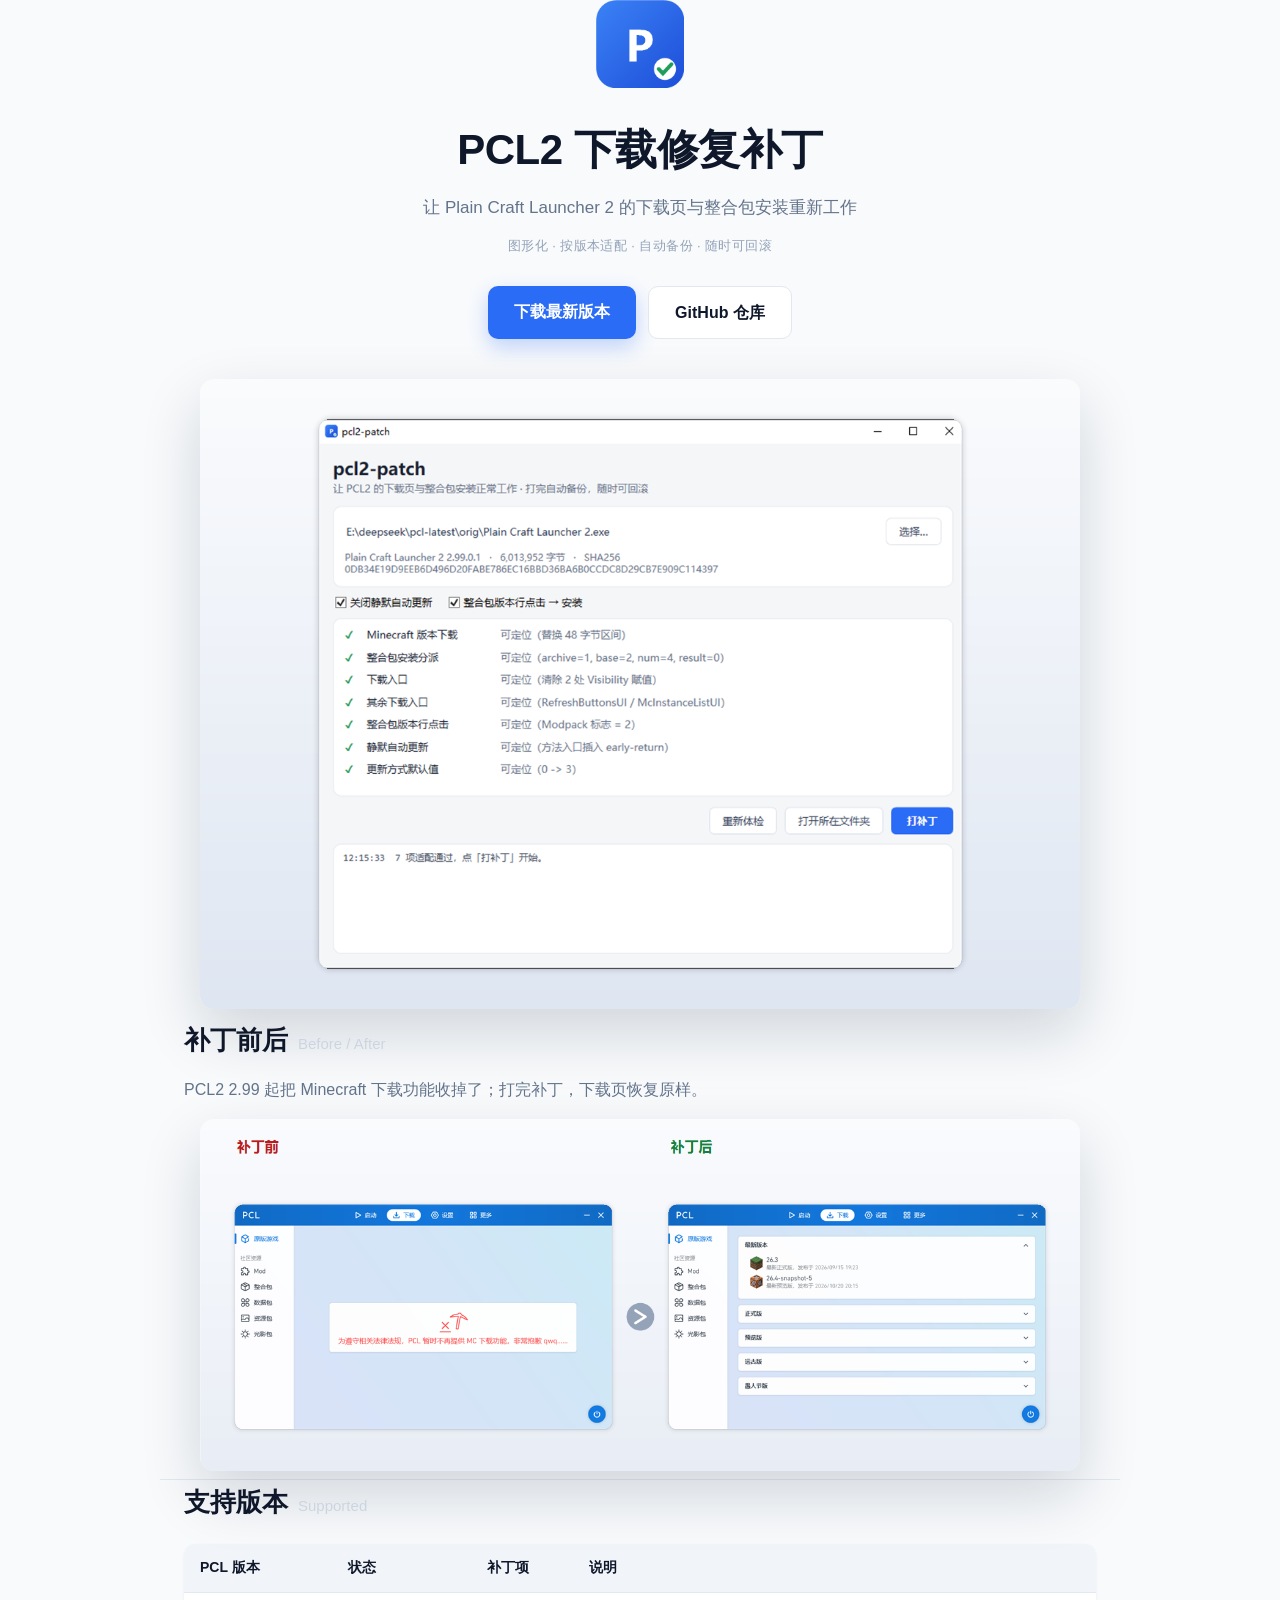
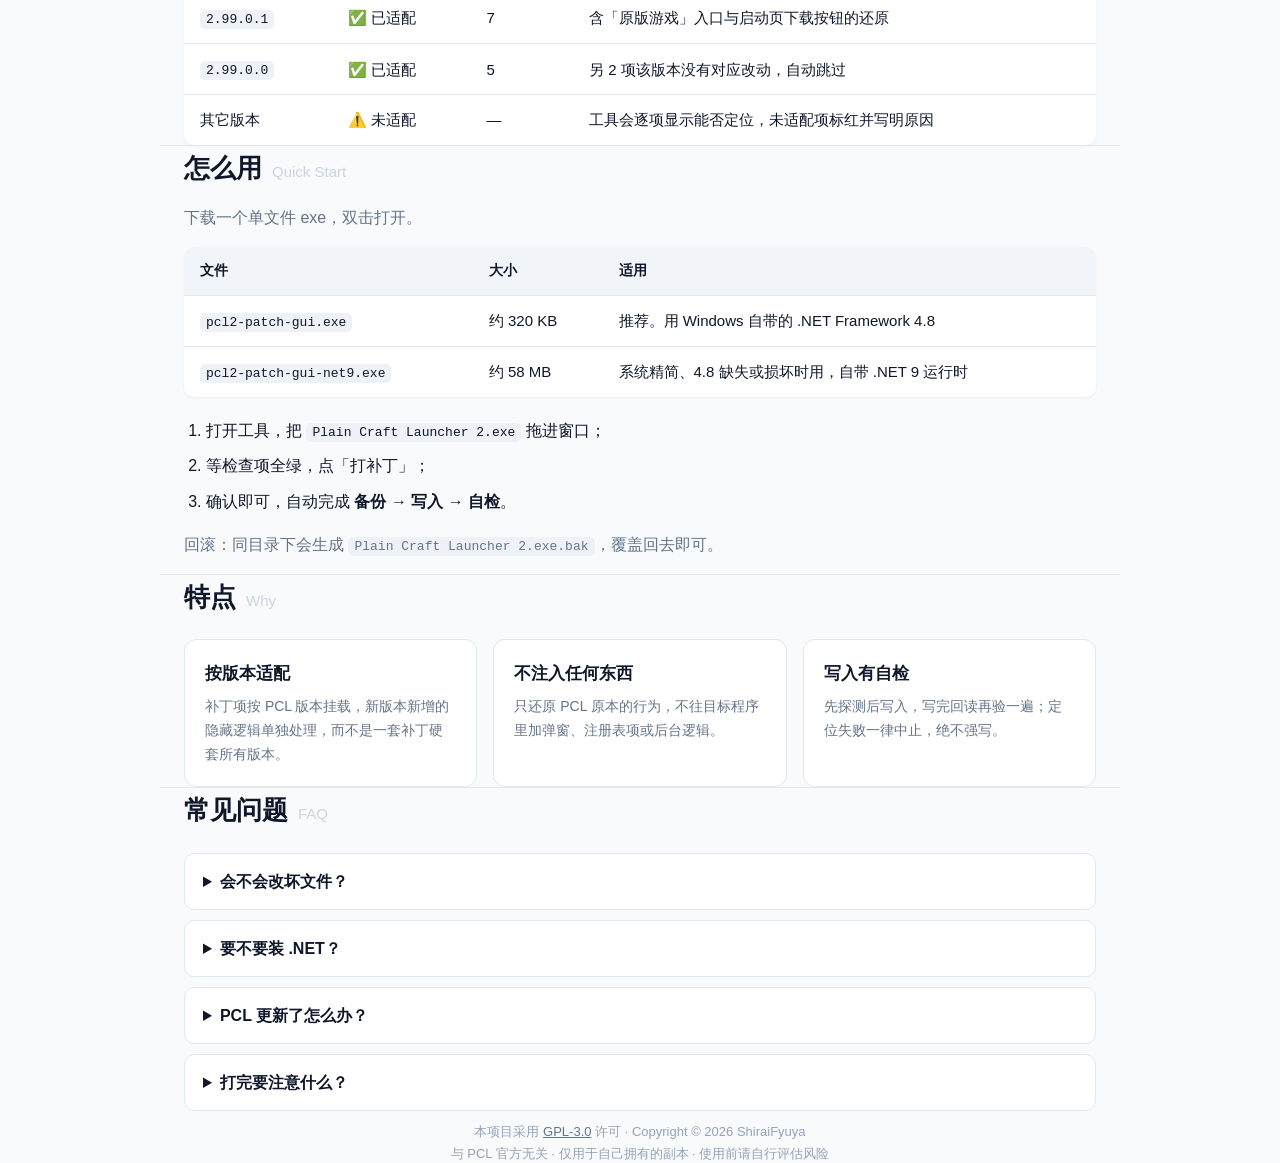
==== docs/index.html @ c79ab054 "docs: 增加 GitHub Pages 落地页（含描述、结构化数据、sitemap）" ====
<!DOCTYPE html>
<html lang="zh-CN">
<head>
<meta charset="utf-8" />
<meta name="viewport" content="width=device-width, initial-scale=1" />
<title>PCL2 下载修复补丁 · pcl2-patch</title>
<meta name="description" content="PCL2 2.99 的下载页用不了？pcl2-patch 一键恢复 Minecraft 原版下载与整合包安装，图形化操作，自动备份，支持回滚。已适配 PCL 2.99.0.0 / 2.99.0.1。" />
<meta name="keywords" content="PCL2, PCL2下载不了, PCL2下载限制, PCL2整合包安装, PCL2 2.99, 我的世界启动器, 补丁工具" />
<link rel="icon" href="logo.png" />
<meta property="og:type" content="website" />
<meta property="og:title" content="PCL2 下载修复补丁 · pcl2-patch" />
<meta property="og:description" content="一键恢复 PCL2 的 Minecraft 下载页与整合包安装，图形化、自动备份、支持回滚。" />
<meta property="og:image" content="hero.png" />
<script type="application/ld+json">
{
  "@context": "https://schema.org",
  "@type": "SoftwareApplication",
  "name": "pcl2-patch",
  "alternateName": "PCL2 下载修复补丁",
  "operatingSystem": "Windows 10, Windows 11",
  "applicationCategory": "UtilitiesApplication",
  "description": "为 Plain Craft Launcher 2 提供下载页与整合包安装的修复补丁，图形化操作，自动备份，支持回滚。",
  "offers": { "@type": "Offer", "price": "0", "priceCurrency": "CNY" },
  "license": "https://github.com/ShiraiFyuya/pcl2-patch/blob/main/LICENSE",
  "url": "https://shiraifyuya.github.io/pcl2-patch/",
  "downloadUrl": "https://github.com/ShiraiFyuya/pcl2-patch/releases/latest"
}
</script>
<style>
  :root {
    --blue: #2b6cf6;
    --blue-dark: #1d4ed8;
    --ink: #0f172a;
    --muted: #64748b;
    --line: #e2e8f0;
    --bg: #f8fafc;
  }
  * { box-sizing: border-box; }
  body {
    margin: 0;
    font-family: -apple-system, BlinkMacSystemFont, "Segoe UI", "Microsoft YaHei UI", "PingFang SC", sans-serif;
    color: var(--ink);
    background: var(--bg);
    line-height: 1.7;
    -webkit-font-smoothing: antialiased;
  }
  .wrap { max-width: 960px; margin: 0 auto; padding: 0 24px; }
  header { text-align: center; padding: 72px 0 40px; }
  header img.logo { width: 88px; height: 88px; }
  h1 { font-size: 42px; margin: 18px 0 8px; letter-spacing: -0.5px; }
  .sub { color: var(--muted); font-size: 17px; margin: 0 0 8px; }
  .tags { color: #94a3b8; font-size: 13px; letter-spacing: 0.4px; }
  .btns { margin-top: 28px; display: flex; gap: 12px; justify-content: center; flex-wrap: wrap; }
  .btn {
    display: inline-block; padding: 12px 26px; border-radius: 10px;
    font-weight: 600; text-decoration: none; transition: transform .15s ease, box-shadow .15s ease;
  }
  .btn:hover { transform: translateY(-1px); }
  .btn-primary { background: var(--blue); color: #fff; box-shadow: 0 8px 20px rgba(43,108,246,.28); }
  .btn-primary:hover { background: var(--blue-dark); }
  .btn-ghost { border: 1px solid var(--line); color: var(--ink); background: #fff; }
  .shot { margin: 40px 0 0; text-align: center; }
  .shot img { width: 100%; max-width: 880px; border-radius: 14px; box-shadow: 0 24px 60px rgba(15,23,42,.16); }
  section { padding: 56px 0; }
  section + section { border-top: 1px solid var(--line); }
  h2 { font-size: 26px; margin: 0 0 20px; }
  h2 .en { color: #cbd5e1; font-weight: 500; font-size: 15px; margin-left: 10px; }
  p.lead { color: var(--muted); margin-top: -6px; }
  table { width: 100%; border-collapse: collapse; font-size: 15px; background: #fff; border-radius: 10px; overflow: hidden; box-shadow: 0 1px 3px rgba(15,23,42,.06); }
  th, td { padding: 12px 16px; text-align: left; border-bottom: 1px solid var(--line); }
  th { background: #f1f5f9; font-weight: 600; font-size: 14px; }
  tr:last-child td { border-bottom: none; }
  code { background: #eef2f7; padding: 2px 6px; border-radius: 5px; font-size: 13px; }
  ol { padding-left: 22px; }
  ol li { margin: 8px 0; }
  .cards { display: grid; grid-template-columns: repeat(auto-fit, minmax(240px, 1fr)); gap: 16px; }
  .card { background: #fff; border: 1px solid var(--line); border-radius: 12px; padding: 20px; }
  .card h3 { margin: 0 0 6px; font-size: 17px; }
  .card p { margin: 0; color: var(--muted); font-size: 14px; }
  details { background: #fff; border: 1px solid var(--line); border-radius: 10px; padding: 14px 18px; margin-bottom: 10px; }
  summary { cursor: pointer; font-weight: 600; }
  details p { margin: 10px 0 0; color: var(--muted); }
  footer { text-align: center; color: #94a3b8; font-size: 13px; padding: 40px 0 60px; }
  footer a { color: var(--muted); }
  @media (max-width: 640px) {
    h1 { font-size: 32px; }
    header { padding-top: 48px; }
  }
</style>
</head>
<body>

<header class="wrap">
  <img class="logo" src="logo.png" alt="pcl2-patch" />
  <h1>PCL2 下载修复补丁</h1>
  <p class="sub">让 Plain Craft Launcher 2 的下载页与整合包安装重新工作</p>
  <p class="tags">图形化 · 按版本适配 · 自动备份 · 随时可回滚</p>
  <div class="btns">
    <a class="btn btn-primary" href="https://github.com/ShiraiFyuya/pcl2-patch/releases/latest">下载最新版本</a>
    <a class="btn btn-ghost" href="https://github.com/ShiraiFyuya/pcl2-patch">GitHub 仓库</a>
  </div>
  <div class="shot">
    <img src="hero.png" alt="pcl2-patch 界面：六项检查全部适配通过" />
  </div>
</header>

<section class="wrap">
  <h2>补丁前后<span class="en">Before / After</span></h2>
  <p class="lead">PCL2 2.99 起把 Minecraft 下载功能收掉了；打完补丁，下载页恢复原样。</p>
  <div class="shot" style="margin-top:0">
    <img src="before-after.png" alt="补丁前后对比：左侧显示「为遵守相关法律法规，PCL 暂时不再提供 MC 下载功能」，右侧恢复版本列表" />
  </div>
</section>

<section class="wrap">
  <h2>支持版本<span class="en">Supported</span></h2>
  <table>
    <thead><tr><th>PCL 版本</th><th>状态</th><th>补丁项</th><th>说明</th></tr></thead>
    <tbody>
      <tr><td><code>2.99.0.1</code></td><td>✅ 已适配</td><td>7</td><td>含「原版游戏」入口与启动页下载按钮的还原</td></tr>
      <tr><td><code>2.99.0.0</code></td><td>✅ 已适配</td><td>5</td><td>另 2 项该版本没有对应改动，自动跳过</td></tr>
      <tr><td>其它版本</td><td>⚠️ 未适配</td><td>—</td><td>工具会逐项显示能否定位，未适配项标红并写明原因</td></tr>
    </tbody>
  </table>
</section>

<section class="wrap">
  <h2>怎么用<span class="en">Quick Start</span></h2>
  <p class="lead">下载一个单文件 exe，双击打开。</p>
  <table style="margin-bottom:20px">
    <thead><tr><th>文件</th><th>大小</th><th>适用</th></tr></thead>
    <tbody>
      <tr><td><code>pcl2-patch-gui.exe</code></td><td>约 320 KB</td><td>推荐。用 Windows 自带的 .NET Framework 4.8</td></tr>
      <tr><td><code>pcl2-patch-gui-net9.exe</code></td><td>约 58 MB</td><td>系统精简、4.8 缺失或损坏时用，自带 .NET 9 运行时</td></tr>
    </tbody>
  </table>
  <ol>
    <li>打开工具，把 <code>Plain Craft Launcher 2.exe</code> 拖进窗口；</li>
    <li>等检查项全绿，点「打补丁」；</li>
    <li>确认即可，自动完成 <strong>备份 → 写入 → 自检</strong>。</li>
  </ol>
  <p class="lead" style="margin-top:16px">回滚：同目录下会生成 <code>Plain Craft Launcher 2.exe.bak</code>，覆盖回去即可。</p>
</section>

<section class="wrap">
  <h2>特点<span class="en">Why</span></h2>
  <div class="cards">
    <div class="card"><h3>按版本适配</h3><p>补丁项按 PCL 版本挂载，新版本新增的隐藏逻辑单独处理，而不是一套补丁硬套所有版本。</p></div>
    <div class="card"><h3>不注入任何东西</h3><p>只还原 PCL 原本的行为，不往目标程序里加弹窗、注册表项或后台逻辑。</p></div>
    <div class="card"><h3>写入有自检</h3><p>先探测后写入，写完回读再验一遍；定位失败一律中止，绝不强写。</p></div>
  </div>
</section>

<section class="wrap">
  <h2>常见问题<span class="en">FAQ</span></h2>
  <details><summary>会不会改坏文件？</summary><p>不会。工具在副本上操作，写入前后各探测一次，全部通过才落盘。</p></details>
  <details><summary>要不要装 .NET？</summary><p>默认的 <code>pcl2-patch-gui.exe</code> 不用，它跑在 Windows 自带的 .NET Framework 4.8 上（Win10 1809+ / Win11 预装）。</p></details>
  <details><summary>PCL 更新了怎么办？</summary><p>更新会覆盖文件，补丁随之失效。重跑一次本工具即可。</p></details>
  <details><summary>打完要注意什么？</summary><p>不要点 PCL 的「检查更新」，会覆盖成官方版；更新后重跑一次即可。</p></details>
</section>

<footer class="wrap">
  本项目采用 <a href="https://github.com/ShiraiFyuya/pcl2-patch/blob/main/LICENSE">GPL-3.0</a> 许可 · Copyright © 2026 ShiraiFyuya<br />
  与 PCL 官方无关 · 仅用于自己拥有的副本 · 使用前请自行评估风险
</footer>

</body>
</html>
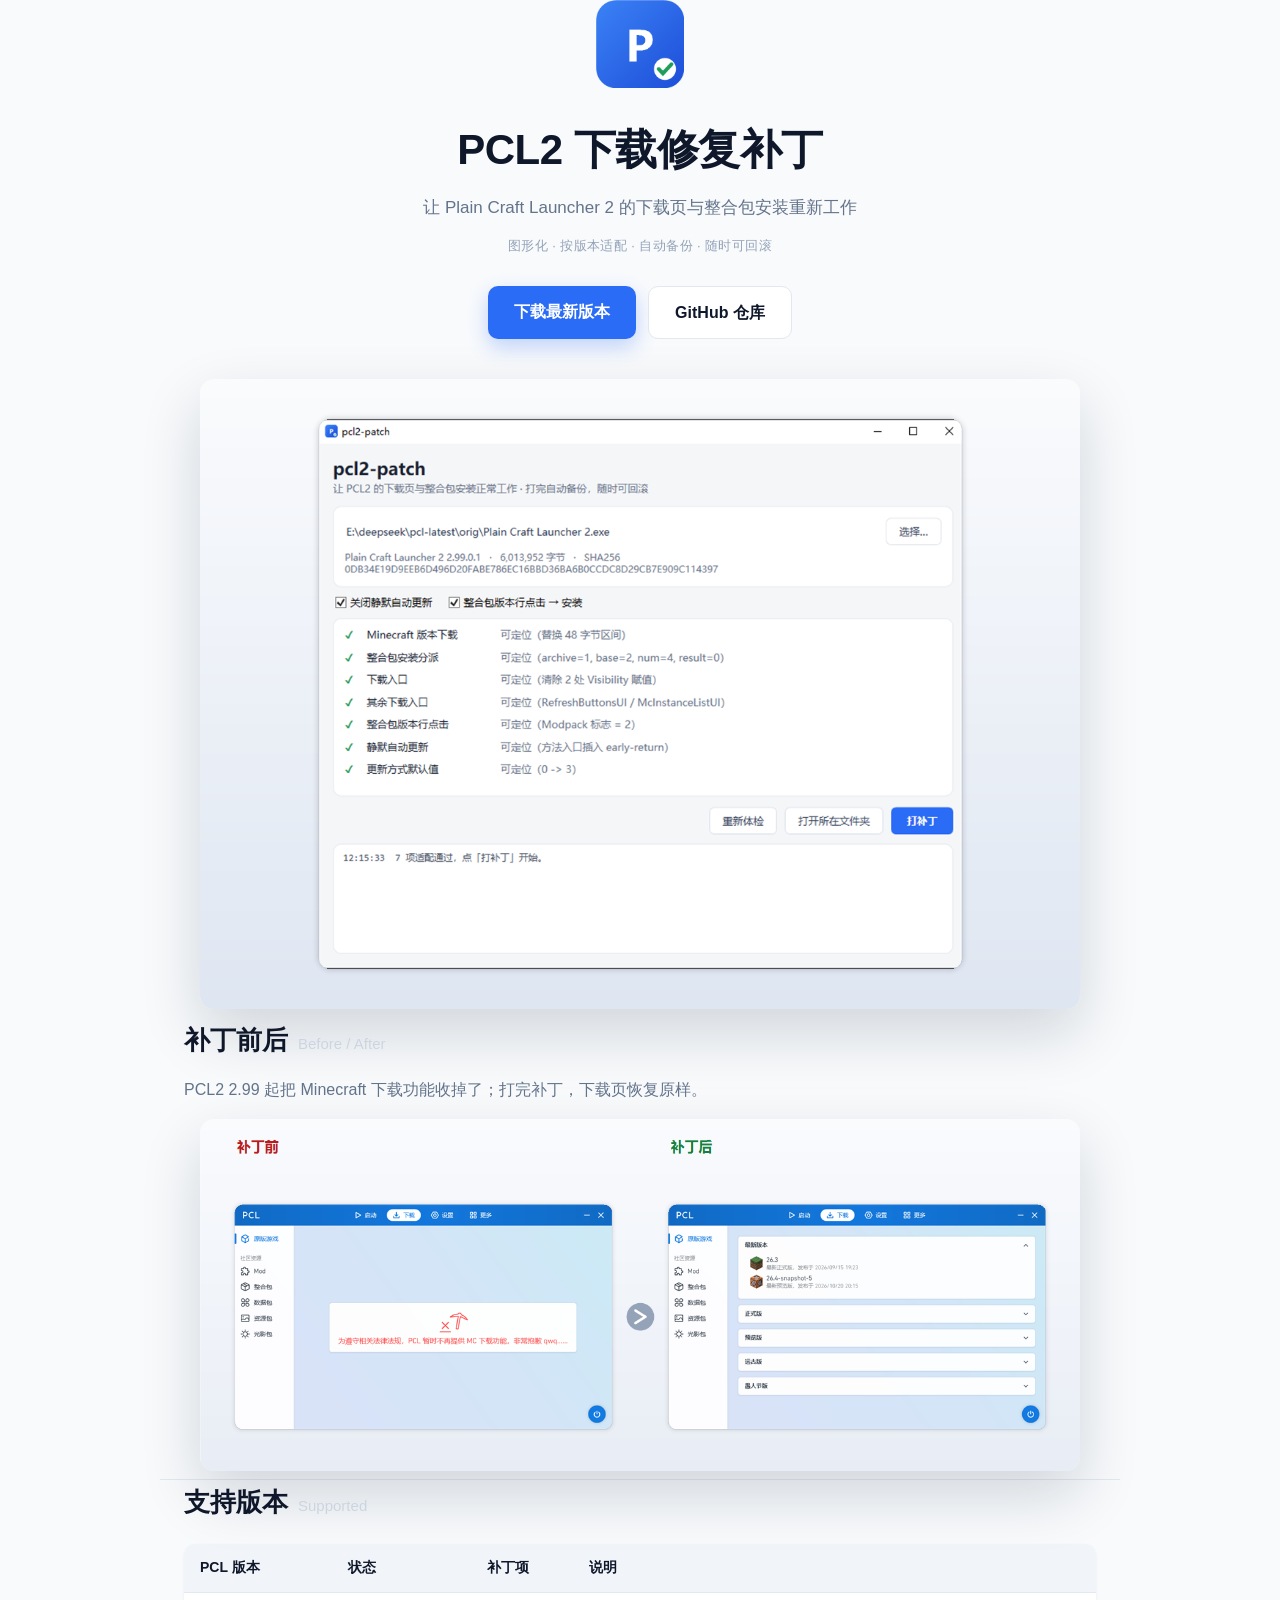
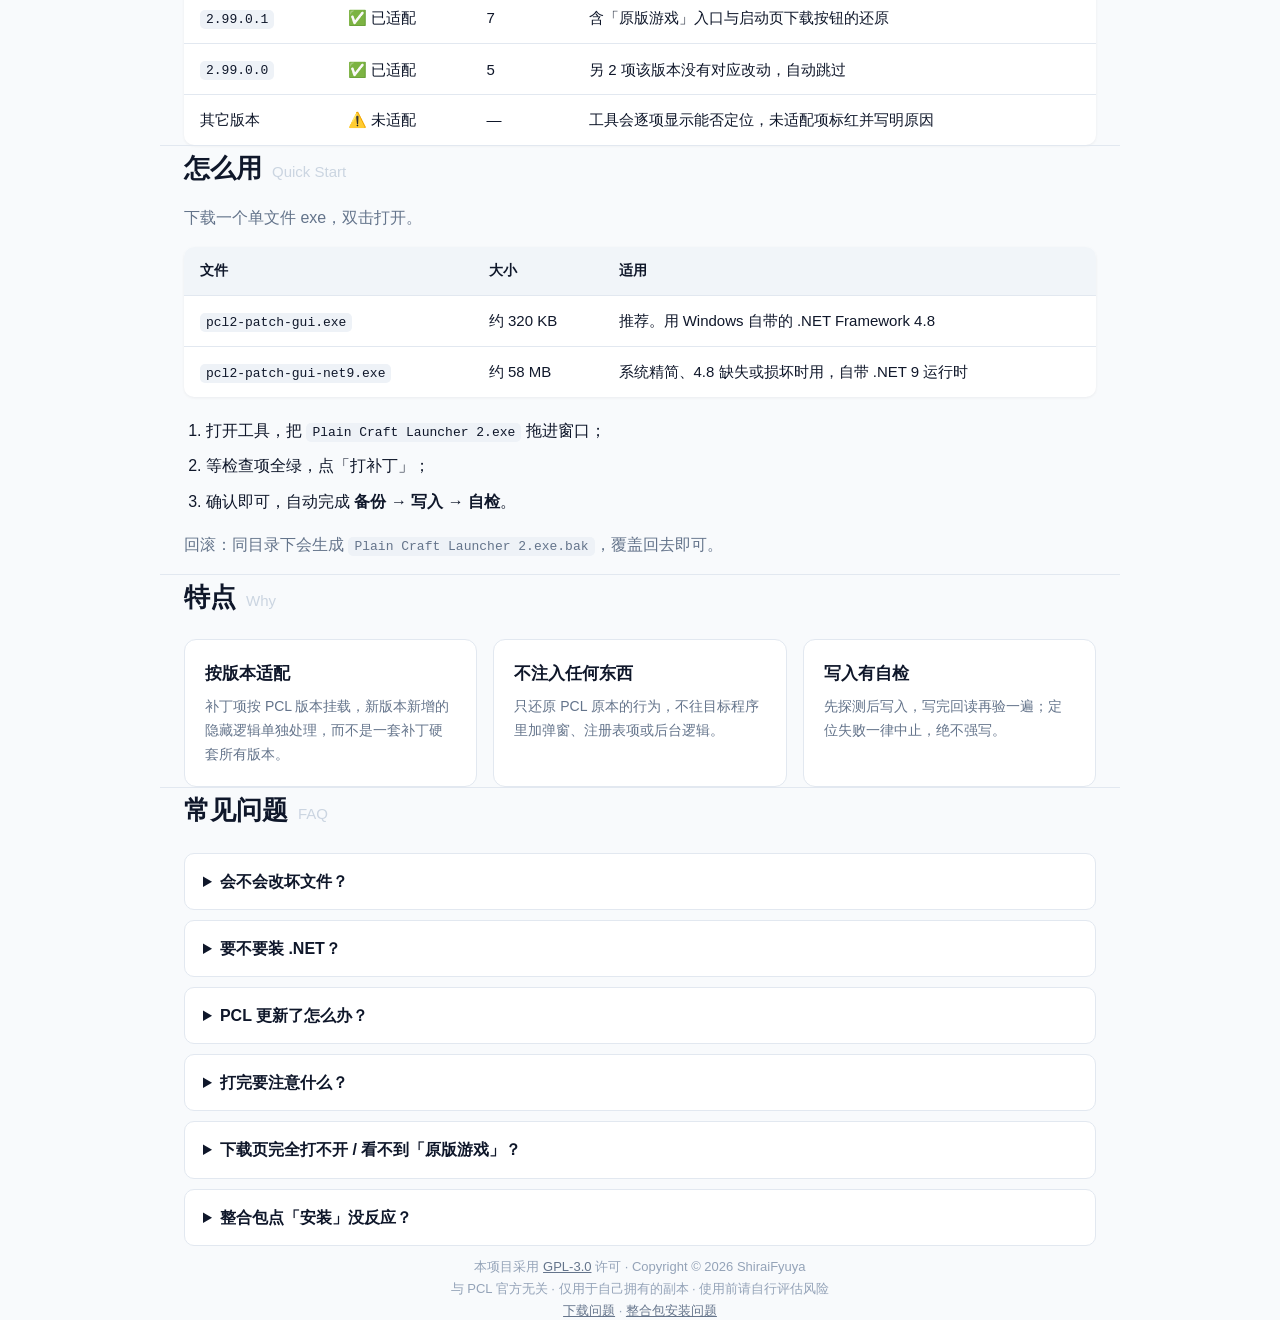
==== commit 2b705ed8: "docs: 增加「下载不了」「整合包安装失败」两个专题页，补 sitemap 与站内互链" ====
--- a/docs/index.html
+++ b/docs/index.html
@@ -157,11 +157,13 @@
   <details><summary>要不要装 .NET？</summary><p>默认的 <code>pcl2-patch-gui.exe</code> 不用，它跑在 Windows 自带的 .NET Framework 4.8 上（Win10 1809+ / Win11 预装）。</p></details>
   <details><summary>PCL 更新了怎么办？</summary><p>更新会覆盖文件，补丁随之失效。重跑一次本工具即可。</p></details>
   <details><summary>打完要注意什么？</summary><p>不要点 PCL 的「检查更新」，会覆盖成官方版；更新后重跑一次即可。</p></details>
+  <details><summary>下载页完全打不开 / 看不到「原版游戏」？</summary><p>2.99.0.1 起作者把入口也隐藏了，补丁会一并还原。详细原因与逐步骤说明见 <a href="fix.html">PCL2 下载不了 Minecraft 怎么办</a>。</p></details>
+  <details><summary>整合包点「安装」没反应？</summary><p>整合包安装链路同样被关闭了，补丁会恢复分派逻辑。详见 <a href="modpack.html">PCL2 整合包安装失败怎么办</a>。</p></details>
 </section>
 
 <footer class="wrap">
   本项目采用 <a href="https://github.com/ShiraiFyuya/pcl2-patch/blob/main/LICENSE">GPL-3.0</a> 许可 · Copyright © 2026 ShiraiFyuya<br />
-  与 PCL 官方无关 · 仅用于自己拥有的副本 · 使用前请自行评估风险
+  与 PCL 官方无关 · 仅用于自己拥有的副本 · 使用前请自行评估风险<br /><a href="fix.html">下载问题</a> · <a href="modpack.html">整合包安装问题</a>
 </footer>
 
 </body>
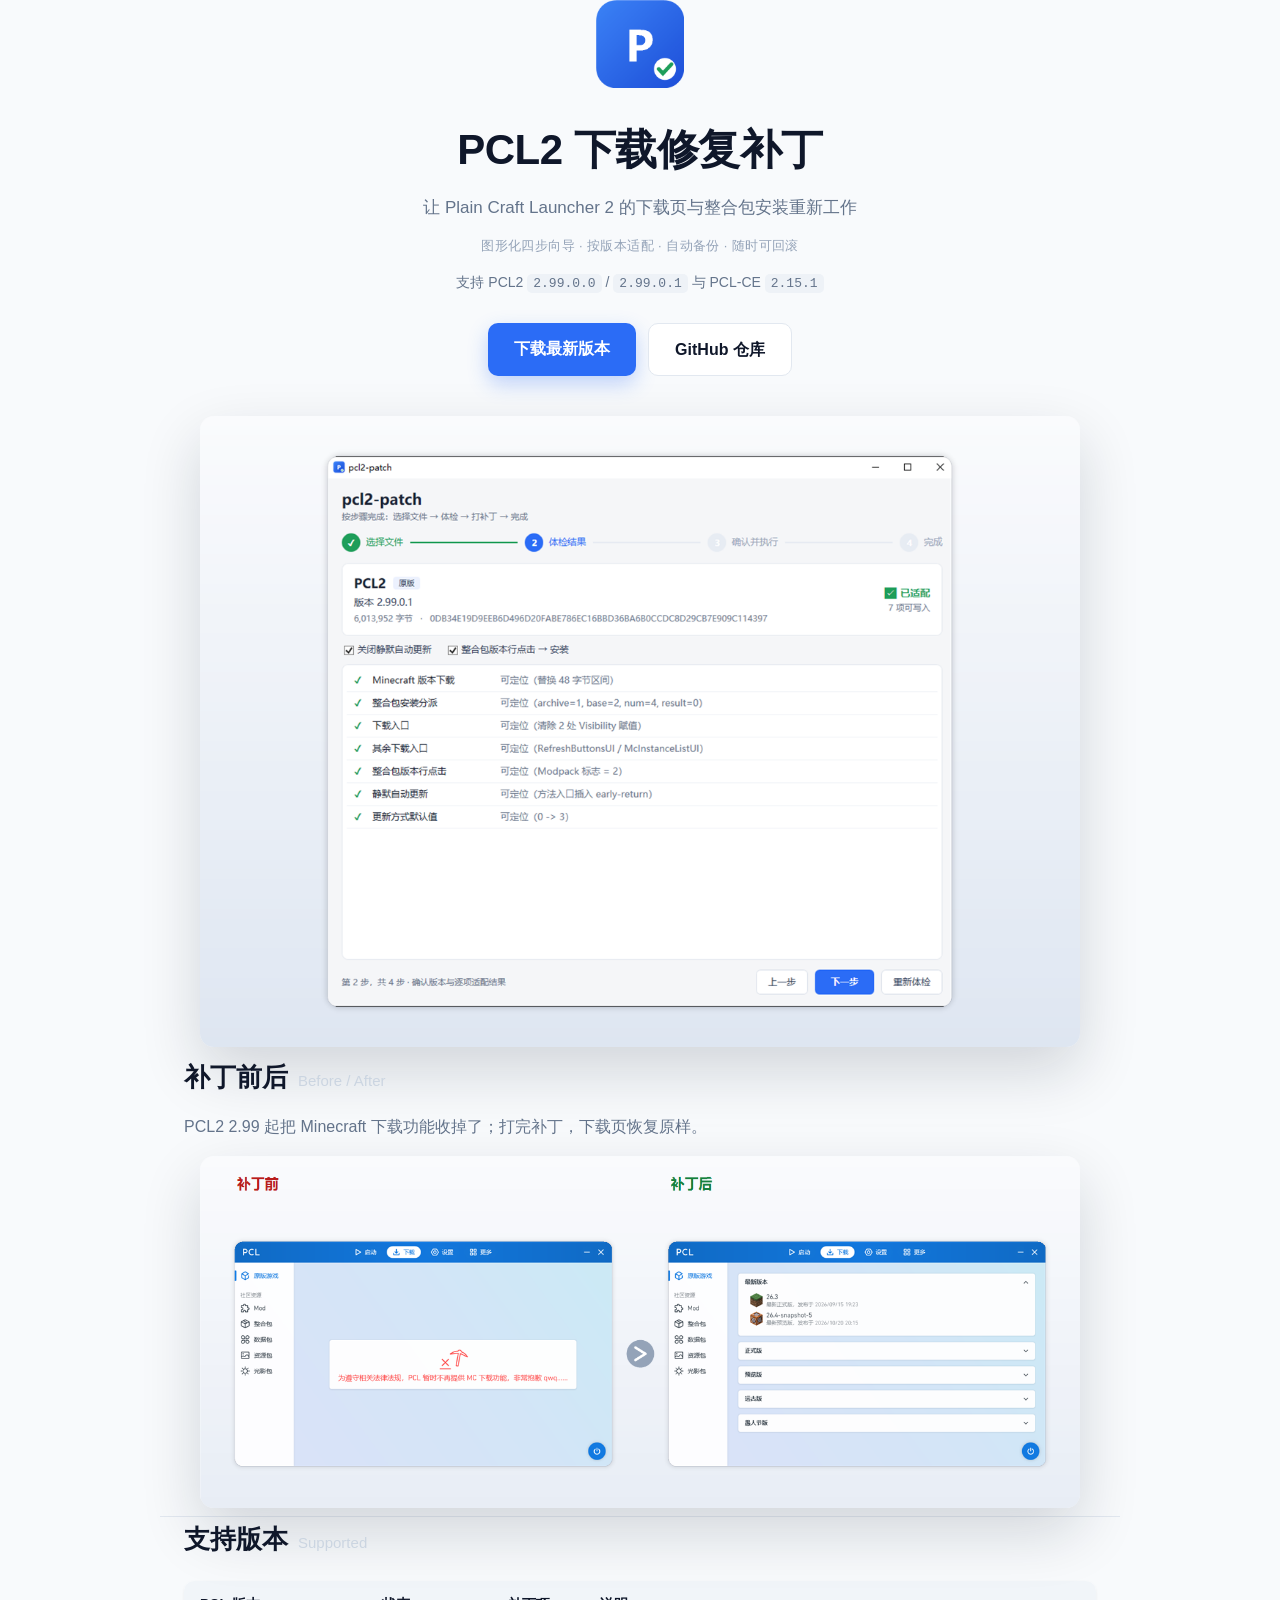
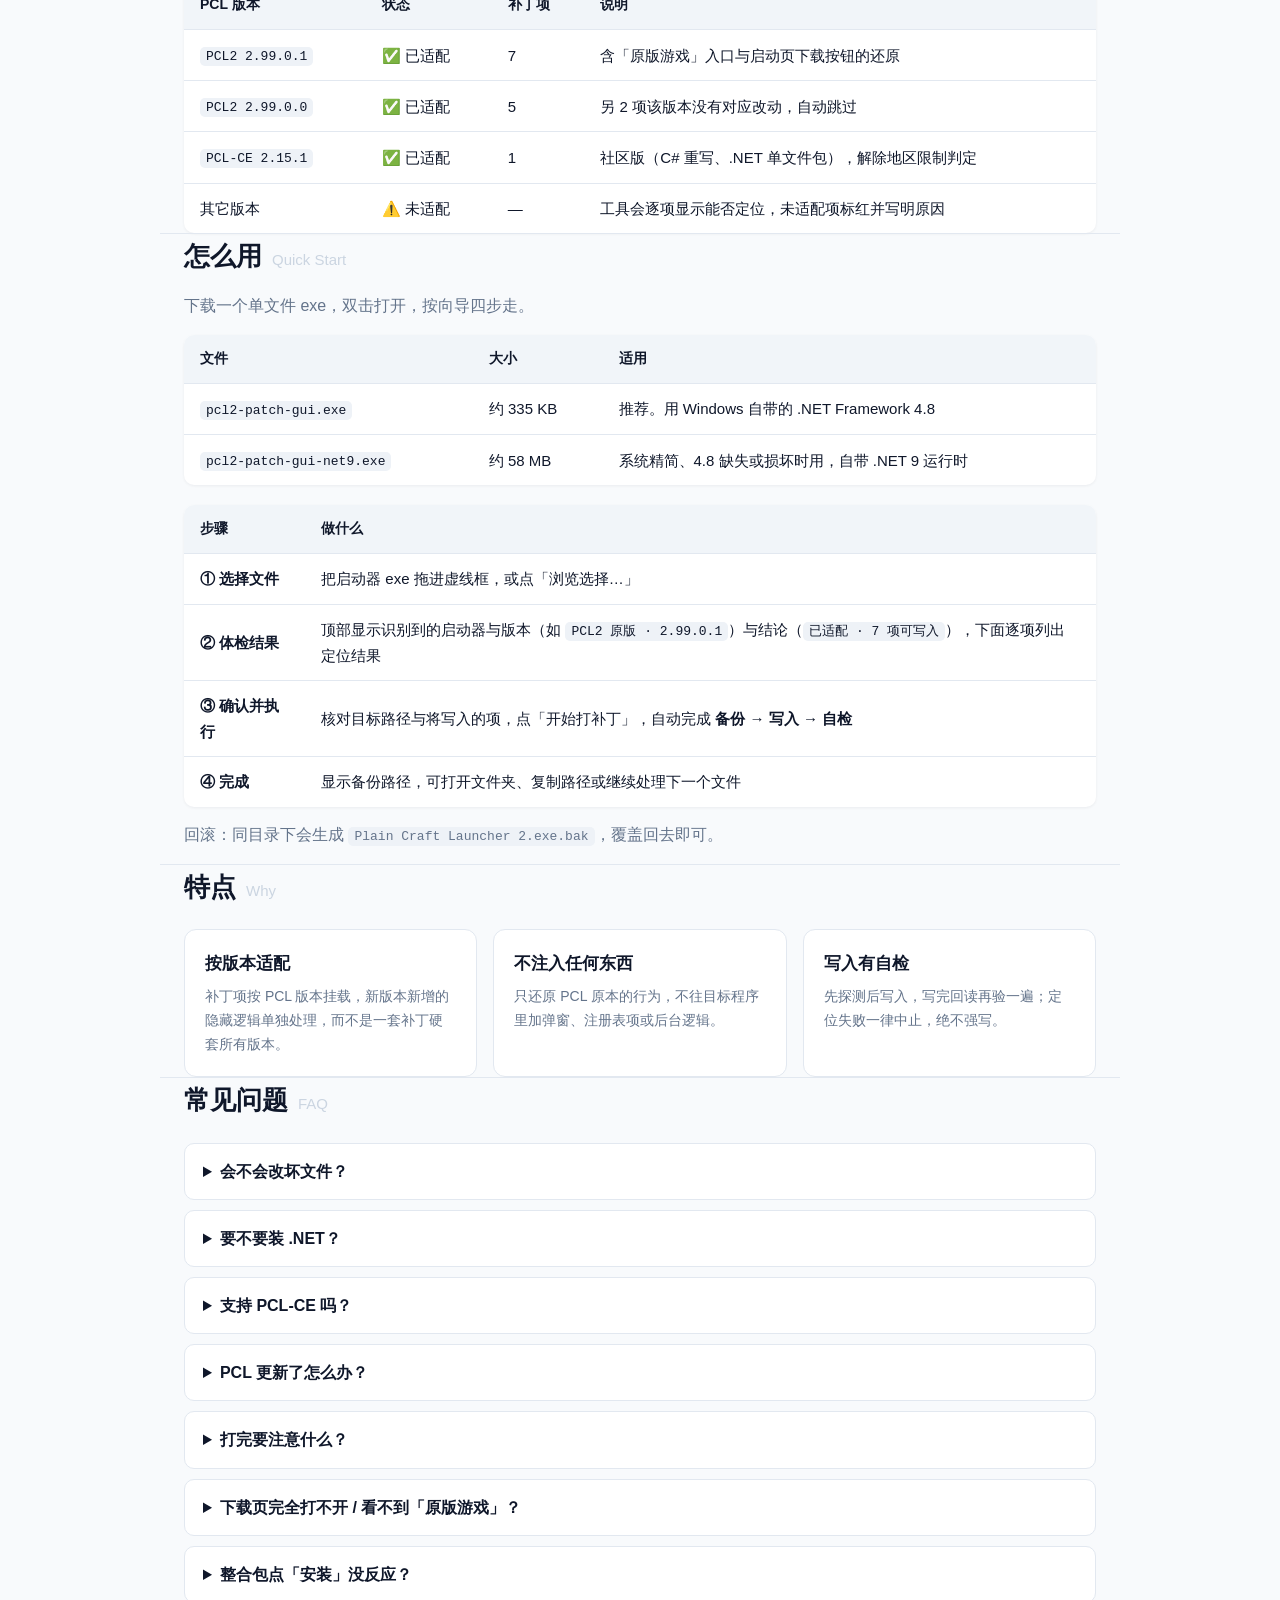
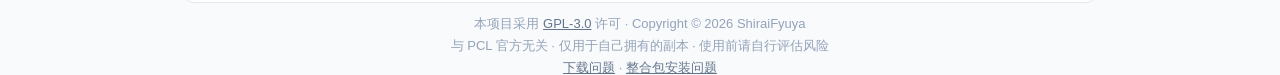
==== commit 8012ad7e: "docs: 更新落地页（PCL-CE 支持、四步向导、体积）" ====
--- a/docs/index.html
+++ b/docs/index.html
@@ -4,7 +4,7 @@
 <meta charset="utf-8" />
 <meta name="viewport" content="width=device-width, initial-scale=1" />
 <title>PCL2 下载修复补丁 · pcl2-patch</title>
-<meta name="description" content="PCL2 2.99 的下载页用不了？pcl2-patch 一键恢复 Minecraft 原版下载与整合包安装，图形化操作，自动备份，支持回滚。已适配 PCL 2.99.0.0 / 2.99.0.1。" />
+<meta name="description" content="PCL2 2.99 的下载页用不了？pcl2-patch 一键恢复 Minecraft 原版下载与整合包安装，图形化操作，自动备份，支持回滚。已适配 PCL2 2.99.0.0 / 2.99.0.1 与 PCL-CE 2.15.1。" />
 <meta name="keywords" content="PCL2, PCL2下载不了, PCL2下载限制, PCL2整合包安装, PCL2 2.99, 我的世界启动器, 补丁工具" />
 <link rel="icon" href="logo.png" />
 <meta property="og:type" content="website" />
@@ -94,7 +94,8 @@
   <img class="logo" src="logo.png" alt="pcl2-patch" />
   <h1>PCL2 下载修复补丁</h1>
   <p class="sub">让 Plain Craft Launcher 2 的下载页与整合包安装重新工作</p>
-  <p class="tags">图形化 · 按版本适配 · 自动备份 · 随时可回滚</p>
+  <p class="tags">图形化四步向导 · 按版本适配 · 自动备份 · 随时可回滚</p>
+  <p class="sub" style="margin-top:6px;font-size:14px">支持 PCL2 <code>2.99.0.0</code> / <code>2.99.0.1</code> 与 PCL-CE <code>2.15.1</code></p>
   <div class="btns">
     <a class="btn btn-primary" href="https://github.com/ShiraiFyuya/pcl2-patch/releases/latest">下载最新版本</a>
     <a class="btn btn-ghost" href="https://github.com/ShiraiFyuya/pcl2-patch">GitHub 仓库</a>
@@ -117,8 +118,9 @@
   <table>
     <thead><tr><th>PCL 版本</th><th>状态</th><th>补丁项</th><th>说明</th></tr></thead>
     <tbody>
-      <tr><td><code>2.99.0.1</code></td><td>✅ 已适配</td><td>7</td><td>含「原版游戏」入口与启动页下载按钮的还原</td></tr>
-      <tr><td><code>2.99.0.0</code></td><td>✅ 已适配</td><td>5</td><td>另 2 项该版本没有对应改动，自动跳过</td></tr>
+      <tr><td><code>PCL2 2.99.0.1</code></td><td>✅ 已适配</td><td>7</td><td>含「原版游戏」入口与启动页下载按钮的还原</td></tr>
+      <tr><td><code>PCL2 2.99.0.0</code></td><td>✅ 已适配</td><td>5</td><td>另 2 项该版本没有对应改动，自动跳过</td></tr>
+      <tr><td><code>PCL-CE 2.15.1</code></td><td>✅ 已适配</td><td>1</td><td>社区版（C# 重写、.NET 单文件包），解除地区限制判定</td></tr>
       <tr><td>其它版本</td><td>⚠️ 未适配</td><td>—</td><td>工具会逐项显示能否定位，未适配项标红并写明原因</td></tr>
     </tbody>
   </table>
@@ -126,20 +128,24 @@
 
 <section class="wrap">
   <h2>怎么用<span class="en">Quick Start</span></h2>
-  <p class="lead">下载一个单文件 exe，双击打开。</p>
+  <p class="lead">下载一个单文件 exe，双击打开，按向导四步走。</p>
   <table style="margin-bottom:20px">
     <thead><tr><th>文件</th><th>大小</th><th>适用</th></tr></thead>
     <tbody>
-      <tr><td><code>pcl2-patch-gui.exe</code></td><td>约 320 KB</td><td>推荐。用 Windows 自带的 .NET Framework 4.8</td></tr>
+      <tr><td><code>pcl2-patch-gui.exe</code></td><td>约 335 KB</td><td>推荐。用 Windows 自带的 .NET Framework 4.8</td></tr>
       <tr><td><code>pcl2-patch-gui-net9.exe</code></td><td>约 58 MB</td><td>系统精简、4.8 缺失或损坏时用，自带 .NET 9 运行时</td></tr>
     </tbody>
   </table>
-  <ol>
-    <li>打开工具，把 <code>Plain Craft Launcher 2.exe</code> 拖进窗口；</li>
-    <li>等检查项全绿，点「打补丁」；</li>
-    <li>确认即可，自动完成 <strong>备份 → 写入 → 自检</strong>。</li>
-  </ol>
-  <p class="lead" style="margin-top:16px">回滚：同目录下会生成 <code>Plain Craft Launcher 2.exe.bak</code>，覆盖回去即可。</p>
+  <table style="margin-bottom:20px">
+    <thead><tr><th>步骤</th><th>做什么</th></tr></thead>
+    <tbody>
+      <tr><td><b>① 选择文件</b></td><td>把启动器 exe 拖进虚线框，或点「浏览选择…」</td></tr>
+      <tr><td><b>② 体检结果</b></td><td>顶部显示识别到的启动器与版本（如 <code>PCL2 原版 · 2.99.0.1</code>）与结论（<code>已适配 · 7 项可写入</code>），下面逐项列出定位结果</td></tr>
+      <tr><td><b>③ 确认并执行</b></td><td>核对目标路径与将写入的项，点「开始打补丁」，自动完成 <strong>备份 → 写入 → 自检</strong></td></tr>
+      <tr><td><b>④ 完成</b></td><td>显示备份路径，可打开文件夹、复制路径或继续处理下一个文件</td></tr>
+    </tbody>
+  </table>
+  <p class="lead">回滚：同目录下会生成 <code>Plain Craft Launcher 2.exe.bak</code>，覆盖回去即可。</p>
 </section>
 
 <section class="wrap">
@@ -155,6 +161,7 @@
   <h2>常见问题<span class="en">FAQ</span></h2>
   <details><summary>会不会改坏文件？</summary><p>不会。工具在副本上操作，写入前后各探测一次，全部通过才落盘。</p></details>
   <details><summary>要不要装 .NET？</summary><p>默认的 <code>pcl2-patch-gui.exe</code> 不用，它跑在 Windows 自带的 .NET Framework 4.8 上（Win10 1809+ / Win11 预装）。</p></details>
+  <details><summary>支持 PCL-CE 吗？</summary><p>支持。PCL-CE 本身需要 .NET 10 桌面运行时（它的要求，与本工具无关）；工具会解析它的 .NET 单文件包，解除地区限制判定。</p></details>
   <details><summary>PCL 更新了怎么办？</summary><p>更新会覆盖文件，补丁随之失效。重跑一次本工具即可。</p></details>
   <details><summary>打完要注意什么？</summary><p>不要点 PCL 的「检查更新」，会覆盖成官方版；更新后重跑一次即可。</p></details>
   <details><summary>下载页完全打不开 / 看不到「原版游戏」？</summary><p>2.99.0.1 起作者把入口也隐藏了，补丁会一并还原。详细原因与逐步骤说明见 <a href="fix.html">PCL2 下载不了 Minecraft 怎么办</a>。</p></details>
